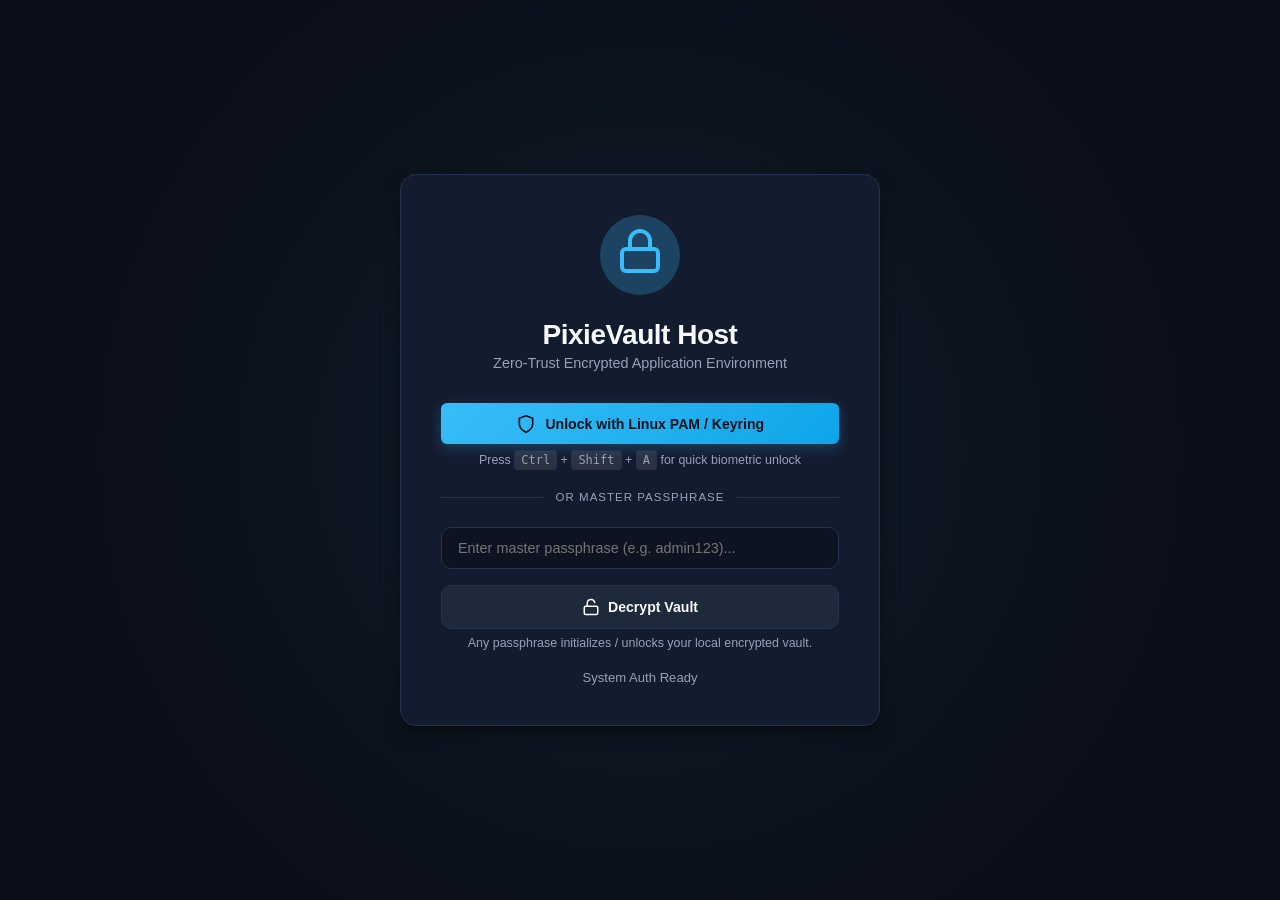
==== host/index.html @ 3d5409e4 "feat: complete zero-trust native desktop runtime, embedded static orchestrator, release workflow tem" ====
<!DOCTYPE html>
<html lang="en">
<head>
  <meta charset="UTF-8">
  <meta name="viewport" content="width=device-width, initial-scale=1.0">
  <title>PixieVault Host Environment</title>
  <link rel="stylesheet" href="tokens.css">
  <link rel="stylesheet" href="shell.css">
  <script src="wrapper-bridge.js"></script>
</head>
<body>

  <!-- ================= 1. Biometric & OS Auth Lock Screen ================= -->
  <section id="view-lock-screen" class="lock-screen-container">
    <div class="lock-card">
      <div class="vault-icon-wrapper">
        <div class="pulse-ring"></div>
        <div class="vault-shield-icon">
          <svg viewBox="0 0 24 24" width="48" height="48" stroke="var(--app-accent-color)" stroke-width="2" fill="none" stroke-linecap="round" stroke-linejoin="round">
            <rect x="3" y="11" width="18" height="11" rx="2" ry="2"></rect>
            <path d="M7 11V7a5 5 0 0 1 10 0v4"></path>
          </svg>
        </div>
      </div>

      <h1 class="lock-title">PixieVault Host</h1>
      <p class="lock-subtitle">Zero-Trust Encrypted Application Environment</p>

      <div class="biometric-box">
        <button id="btn-biometric-auth" class="btn btn-biometric" onclick="triggerBiometricAuth()">
          <svg viewBox="0 0 24 24" width="20" height="20" stroke="currentColor" stroke-width="2" fill="none" stroke-linecap="round" stroke-linejoin="round">
            <path d="M12 22s8-4 8-10V5l-8-3-8 3v7c0 6 8 10 8 10z"></path>
          </svg>
          <span id="btn-biometric-text">Unlock with Biometrics</span>
        </button>
        <div class="auth-hint">Press <kbd>Ctrl</kbd> + <kbd>Shift</kbd> + <kbd>A</kbd> for quick biometric unlock</div>
      </div>

      <div class="divider"><span>OR MASTER PASSPHRASE</span></div>

      <form id="passphrase-form" onsubmit="handlePasswordAuth(event)" class="passphrase-form">
        <div class="form-group">
          <input 
            type="password" 
            id="master-passphrase-input" 
            class="form-input" 
            autocomplete="current-password webauthn" 
            placeholder="Enter master passphrase (e.g. admin123)..." 
          />
        </div>
        <button type="submit" class="btn btn-secondary btn-full" style="display:flex; align-items:center; justify-content:center; gap:0.5rem;">
          <svg viewBox="0 0 24 24" width="18" height="18" stroke="currentColor" stroke-width="2" fill="none" stroke-linecap="round" stroke-linejoin="round">
            <rect x="3" y="11" width="18" height="11" rx="2" ry="2"></rect>
            <path d="M7 11V7a5 5 0 0 1 9.9-1"></path>
          </svg>
          <span>Decrypt Vault</span>
        </button>
        <div class="auth-hint" style="margin-top:0.4rem;">Any passphrase initializes / unlocks your local encrypted vault.</div>
      </form>

      <div id="auth-status-msg" class="auth-status-msg">
        Hardware biometric provider ready.
      </div>
    </div>
  </section>

  <!-- ================= 2. Authenticated App Environment ================= -->
  <div id="app-environment" class="app-environment" style="display: none;">
    
    <!-- Top Host Status Bar (Integrated Host Header) -->
    <header class="host-header">
      <div class="brand-group">
        <span class="brand-logo" onclick="switchWorkspace('dashboard')" style="cursor:pointer; display:flex; align-items:center; gap:0.4rem;">
          <svg viewBox="0 0 24 24" width="20" height="20" stroke="var(--app-accent-color)" stroke-width="2" fill="none" stroke-linecap="round" stroke-linejoin="round">
            <polygon points="6 3 18 3 22 9 12 22 2 9 6 3"></polygon>
          </svg>
          PixieVault
        </span>
        
        <!-- Active Workspace Switcher (dynamically populated from registry) -->
        <select id="workspace-select" class="workspace-selector" onchange="switchWorkspace(this.value)">
          <option value="dashboard">Host Ecosystem Dashboard</option>
        </select>

        <span class="badge badge-success">Unlocked (AES-256)</span>
        <span class="badge badge-info" id="platform-badge">Linux / GTK</span>
      </div>

      <div class="header-actions">
        <button class="btn btn-sm btn-outline" onclick="promptExportCurrentPackage()">Export .pvpkg (Ctrl+E)</button>
        <button class="btn btn-sm btn-save-host" onclick="saveActiveAppState()">Save (Ctrl+S)</button>
        <button class="btn btn-sm btn-outline" onclick="toggleThemeQuick()">Theme</button>
        <button class="btn btn-sm btn-danger" onclick="lockVaultNow()">Lock (Ctrl+L)</button>
      </div>
    </header>

    <!-- Main Workspace Viewport -->
    <main class="workspace-viewport">

      <!-- ================= View A: Host Ecosystem Dashboard ================= -->
      <section id="ws-dashboard" class="workspace-view">
        <div class="welcome-banner">
          <div>
            <h2>Ecosystem Applications & Host Hub</h2>
            <p id="dashboard-platform-desc">Native host running encapsulated, 100% native source application interfaces.</p>
          </div>
          <div class="banner-stats">
            <button class="btn btn-primary btn-sm" onclick="openInstallAppModal()">+ Install App Bundle</button>
            <button class="btn btn-secondary btn-sm" onclick="checkForAllUpdates()">Check Updates</button>
          </div>
        </div>

        <!-- Installed Apps Grid (Dynamically Rendered with Source Badges) -->
        <div class="apps-grid" id="dashboard-apps-grid">
          <!-- Dynamically populated via shell.js renderAppCards() -->
        </div>

        <!-- Inter-App Telemetry & Bus Inspector -->
        <div class="card bus-card">
          <div class="card-header">
            <h3>Inter-App Brokered Telemetry Bus</h3>
            <span class="badge badge-accent">Live Rust Broker</span>
          </div>
          <p class="card-desc">Cross-app metrics exported through <code>PixieVaultNative</code> and brokered in Rust host memory.</p>
          <div class="bus-table-container">
            <table class="data-table" id="bus-table">
              <thead>
                <tr>
                  <th>Originating App</th>
                  <th>Metric Key</th>
                  <th>Current Value</th>
                  <th>Status</th>
                </tr>
              </thead>
              <tbody id="bus-table-body">
                <!-- Dynamically populated -->
              </tbody>
            </table>
          </div>
        </div>

        <!-- Vault Container & Security Specs -->
        <div class="card security-card">
          <div class="card-header">
            <h3>Storage Container & Security Parameters</h3>
          </div>
          <div class="security-grid">
            <div class="security-item">
              <span class="sec-label">Encryption Cipher</span>
              <span class="sec-val">AES-256-GCM (Authenticated)</span>
            </div>
            <div class="security-item">
              <span class="sec-label">Key Derivation</span>
              <span class="sec-val">Argon2id (64MB, 3 iter, 4 lanes)</span>
            </div>
            <div class="security-item">
              <span class="sec-label">Container Format</span>
              <span class="sec-val">Atomic Write-Ahead .pvlt Container</span>
            </div>
            <div class="security-item">
              <span class="sec-label">Host OS & Biometrics</span>
              <span class="sec-val" id="sec-platform-val">Linux / PAM Keyring</span>
            </div>
          </div>
        </div>
      </section>

      <!-- ================= View B: Universal 100% Native Guest Viewport ================= -->
      <section id="ws-guest-container" class="workspace-view active">
        <!-- Loading State Overlay -->
        <div id="guest-loading-overlay" class="guest-overlay" style="display: none;">
          <div class="guest-spinner"></div>
          <h3 id="guest-loading-title" style="font-size:1.1rem; margin-bottom:0.3rem;">Booting Guest Application...</h3>
          <p id="guest-loading-desc" style="font-size:0.85rem; color:var(--app-text-muted);">Starting native backend service and verifying healthcheck probe...</p>
        </div>

        <!-- Error State Overlay -->
        <div id="guest-error-overlay" class="guest-overlay" style="display: none;">
          <div style="font-size: 2.5rem; margin-bottom: 0.5rem; color: var(--app-danger-color);">⚠️</div>
          <h3 style="font-size:1.15rem; margin-bottom:0.4rem;">Failed to Launch Application</h3>
          <p id="guest-error-msg" style="font-size:0.85rem; color:var(--app-text-muted); max-width:650px; margin-bottom:1.25rem; white-space:pre-wrap; font-family:monospace; background:rgba(0,0,0,0.35); padding:0.75rem 1rem; border-radius:6px; text-align:left; max-height:220px; overflow-y:auto;">Unable to start service</p>
          <div style="display:flex; gap:0.5rem; flex-wrap:wrap; justify-content:center;">
            <button class="btn btn-primary btn-sm" onclick="retryActiveWorkspace()">Retry Launch</button>
            <button id="guest-repair-btn" class="btn btn-secondary btn-sm" style="display:none;" onclick="repairActiveEnvironment()">Provision / Repair Environment</button>
            <button class="btn btn-secondary btn-sm" onclick="switchWorkspace('dashboard')">Back to Dashboard</button>
          </div>
        </div>

        <!-- 100% Isolated Native Guest Iframe -->
        <iframe 
          id="guest-app-frame" 
          class="guest-frame" 
          src="about:blank"
          sandbox="allow-scripts allow-forms allow-same-origin allow-popups allow-downloads"
          allow="fullscreen; clipboard-read; clipboard-write;"
          title="Guest Application Viewport"
        ></iframe>
      </section>

    </main>
  </div>

  <!-- ================= Modal: Install App Dialog ================= -->
  <div id="modal-install-app" class="modal-backdrop" style="display:none;">
    <div class="modal-card">
      <div class="modal-header">
        <h3>Install / Mount Application</h3>
        <button class="modal-close" onclick="closeInstallAppModal()">✕</button>
      </div>
      <div class="modal-body">
        <p style="color:var(--app-text-muted); font-size:0.85rem; margin-bottom:1.25rem;">
          Load a 100% offline air-gapped directory, open a portable <code>.pvpkg</code> bundle, or configure a signed GitHub target.
        </p>

        <div class="install-options">
          <div class="install-option-card" onclick="triggerNativePackagePicker()">
            <div class="install-icon">
              <svg viewBox="0 0 24 24" width="28" height="28" stroke="var(--app-accent-color)" stroke-width="2" fill="none" stroke-linecap="round" stroke-linejoin="round">
                <path d="M21 16V8a2 2 0 0 0-1-1.73l-7-4a2 2 0 0 0-2 0l-7 4A2 2 0 0 0 3 8v8a2 2 0 0 0 1 1.73l7 4a2 2 0 0 0 2 0l7-4A2 2 0 0 0 21 16z"></path>
                <polyline points="3.27 6.96 12 12.01 20.73 6.96"></polyline>
                <line x1="12" y1="22.08" x2="12" y2="12"></line>
              </svg>
            </div>
            <div>
              <h4>Import .pvpkg Package Bundle</h4>
              <p>Select any air-gapped <code>.pvpkg</code> package bundle file (e.g. from <code>dist/</code> or USB).</p>
            </div>
          </div>

          <div class="install-option-card" onclick="triggerNativeFolderPicker()">
            <div class="install-icon">
              <svg viewBox="0 0 24 24" width="28" height="28" stroke="var(--app-accent-color)" stroke-width="2" fill="none" stroke-linecap="round" stroke-linejoin="round">
                <path d="M22 19a2 2 0 0 1-2 2H4a2 2 0 0 1-2-2V5a2 2 0 0 1 2-2h5l2 3h9a2 2 0 0 1 2 2z"></path>
              </svg>
            </div>
            <div>
              <h4>Mount Unpacked App Folder</h4>
              <p>Select any local directory containing a valid <code>manifest.json</code>.</p>
            </div>
          </div>

          <div class="divider"><span>OR GITHUB TARGET</span></div>

          <form onsubmit="handleGitHubInstall(event)">
            <div class="form-group">
              <label class="form-label" for="gh-repo-input">GitHub Repository (owner/repo):</label>
              <input type="text" id="gh-repo-input" class="form-input" placeholder="e.g. williamhart-az/custom-dyno-app" required />
            </div>
            <div class="form-group">
              <label class="form-label" for="gh-tag-input">Release Tag (optional, defaults to latest):</label>
              <input type="text" id="gh-tag-input" class="form-input" placeholder="e.g. v1.2.0" />
            </div>
            <button type="submit" class="btn btn-primary btn-full">Fetch & Register GitHub Target</button>
          </form>
          <div id="install-status-msg" class="status-msg" style="margin-top:0.8rem;"></div>
        </div>
      </div>
    </div>
  </div>

  <script src="shell.js"></script>
</body>
</html>
---- host/tokens.css ----
/**
 * PixieVault Global Design Tokens (tokens.css)
 * Injected automatically and shared across Host Shell and all installed Apps.
 */
:root {
  --wf-wrapper-theme-name: 'Slate Dark';
  --app-bg-primary: #0b0f19;       /* Deep obsidian canvas background */
  --app-card-bg: #131b2e;          /* Glassmorphic card surface */
  --app-card-bg-elevated: #1e293b; /* Highlighted card surface */
  --app-text-main: #f8fafc;        /* High-contrast headings and body */
  --app-text-muted: #94a3b8;       /* Labels and secondary descriptions */
  --app-accent-color: #38bdf8;     /* Cyber Aqua accent */
  --app-accent-hover: #0ea5e9;
  --app-accent-glow: rgba(56, 189, 248, 0.25);
  --app-success-color: #10b981;    /* Emerald Green for unlocked status */
  --app-warning-color: #f59e0b;    /* Amber */
  --app-danger-color: #ef4444;     /* Rose Red for locked state / errors */
  --app-border-color: #23324d;     /* Structural dividers and borders */
  --app-font-family: 'Inter', -apple-system, BlinkMacSystemFont, "Segoe UI", Roboto, sans-serif;
  --app-radius-sm: 6px;
  --app-radius-md: 10px;
  --app-radius-lg: 16px;
  --app-shadow: 0 10px 25px -5px rgba(0, 0, 0, 0.4), 0 8px 10px -6px rgba(0, 0, 0, 0.4);
}

body.theme-emerald {
  --app-accent-color: #10b981;
  --app-accent-hover: #059669;
  --app-accent-glow: rgba(16, 185, 129, 0.25);
}

body.theme-sunset {
  --app-accent-color: #f59e0b;
  --app-accent-hover: #d97706;
  --app-accent-glow: rgba(245, 158, 11, 0.25);
}

body.theme-solar {
  --app-bg-primary: #f8fafc;
  --app-card-bg: #ffffff;
  --app-card-bg-elevated: #f1f5f9;
  --app-text-main: #0f172a;
  --app-text-muted: #64748b;
  --app-accent-color: #0284c7;
  --app-border-color: #cbd5e1;
}
---- host/shell.css ----
/**
 * PixieVault Unified Host Shell Styles (shell.css)
 */

* {
  box-sizing: border-box;
  margin: 0;
  padding: 0;
}

body {
  font-family: var(--app-font-family);
  background-color: var(--app-bg-primary);
  color: var(--app-text-main);
  min-height: 100vh;
  display: flex;
  flex-direction: column;
  overflow-x: hidden;
  transition: background-color 0.3s ease, color 0.3s ease;
}

/* ================= 1. Lock Screen ================= */
.lock-screen-container {
  display: flex;
  align-items: center;
  justify-content: center;
  min-height: 100vh;
  padding: 2rem;
  background: radial-gradient(circle at center, rgba(56, 189, 248, 0.08) 0%, rgba(11, 15, 25, 1) 70%);
}

.lock-card {
  background: var(--app-card-bg);
  border: 1px solid var(--app-border-color);
  border-radius: var(--app-radius-lg);
  padding: 2.5rem;
  width: 100%;
  max-width: 480px;
  text-align: center;
  box-shadow: var(--app-shadow);
  backdrop-filter: blur(12px);
  animation: fadeIn 0.3s ease-out;
}

.vault-icon-wrapper {
  position: relative;
  width: 80px;
  height: 80px;
  margin: 0 auto 1.5rem;
  display: flex;
  align-items: center;
  justify-content: center;
}

.vault-shield-icon {
  font-size: 2.5rem;
  z-index: 2;
}

.pulse-ring {
  position: absolute;
  width: 100%;
  height: 100%;
  border-radius: 50%;
  background: var(--app-accent-glow);
  animation: pulse 2.5s infinite;
}

@keyframes pulse {
  0% { transform: scale(0.9); opacity: 0.8; }
  50% { transform: scale(1.3); opacity: 0.2; }
  100% { transform: scale(0.9); opacity: 0.8; }
}

@keyframes fadeIn {
  from { opacity: 0; transform: translateY(8px); }
  to { opacity: 1; transform: translateY(0); }
}

.lock-title {
  font-size: 1.75rem;
  font-weight: 800;
  letter-spacing: -0.5px;
  margin-bottom: 0.25rem;
}

.lock-subtitle {
  color: var(--app-text-muted);
  font-size: 0.9rem;
  margin-bottom: 2rem;
}

.btn-biometric {
  width: 100%;
  padding: 0.9rem 1.2rem;
  background: linear-gradient(135deg, var(--app-accent-color) 0%, var(--app-accent-hover) 100%);
  color: #0b0f19;
  font-weight: 700;
  font-size: 0.95rem;
  border: none;
  border-radius: var(--app-radius-md);
  cursor: pointer;
  display: flex;
  align-items: center;
  justify-content: center;
  gap: 0.6rem;
  transition: transform 0.15s ease, box-shadow 0.15s ease;
  box-shadow: 0 4px 14px var(--app-accent-glow);
}

.btn-biometric:hover {
  transform: translateY(-2px);
  box-shadow: 0 6px 20px var(--app-accent-glow);
}

.auth-hint {
  font-size: 0.78rem;
  color: var(--app-text-muted);
  margin-top: 0.6rem;
}

kbd {
  background: rgba(255, 255, 255, 0.1);
  padding: 2px 6px;
  border-radius: 4px;
  font-size: 0.75rem;
  border: 1px solid var(--app-border-color);
}

.divider {
  display: flex;
  align-items: center;
  margin: 1.5rem 0;
  color: var(--app-text-muted);
  font-size: 0.72rem;
  letter-spacing: 1px;
}

.divider::before, .divider::after {
  content: "";
  flex: 1;
  border-bottom: 1px solid var(--app-border-color);
}

.divider span {
  padding: 0 0.8rem;
}

.form-group {
  margin-bottom: 1rem;
}

.form-label {
  display: block;
  font-size: 0.82rem;
  font-weight: 600;
  color: var(--app-text-muted);
  margin-bottom: 0.4rem;
}

.form-input, .form-select {
  width: 100%;
  padding: 0.75rem 1rem;
  background: rgba(0, 0, 0, 0.3);
  border: 1px solid var(--app-border-color);
  border-radius: var(--app-radius-md);
  color: var(--app-text-main);
  font-size: 0.9rem;
  outline: none;
  transition: border-color 0.2s;
}

.form-input:focus, .form-select:focus {
  border-color: var(--app-accent-color);
  box-shadow: 0 0 0 2px var(--app-accent-glow);
}

.btn {
  padding: 0.65rem 1.2rem;
  font-weight: 600;
  font-size: 0.88rem;
  border-radius: var(--app-radius-sm);
  cursor: pointer;
  border: none;
  transition: background 0.15s ease;
}

.btn-primary {
  background: var(--app-accent-color);
  color: #0b0f19;
  font-weight: 700;
}

.btn-primary:hover {
  background: var(--app-accent-hover);
}

.btn-secondary {
  background: var(--app-card-bg-elevated);
  border: 1px solid var(--app-border-color);
  color: var(--app-text-main);
  font-weight: 600;
  padding: 0.75rem;
  border-radius: var(--app-radius-md);
  cursor: pointer;
}

.btn-secondary:hover {
  background: rgba(255, 255, 255, 0.1);
}

.btn-full {
  width: 100%;
}

.auth-status-msg {
  margin-top: 1.25rem;
  font-size: 0.82rem;
  color: var(--app-text-muted);
}

/* ================= 2. Authenticated App Environment ================= */
.app-environment {
  display: flex;
  flex-direction: column;
  min-height: 100vh;
}

.host-header {
  display: flex;
  align-items: center;
  justify-content: space-between;
  padding: 0.75rem 1.5rem;
  background: var(--app-card-bg);
  border-bottom: 1px solid var(--app-border-color);
  position: sticky;
  top: 0;
  z-index: 100;
}

.brand-group {
  display: flex;
  align-items: center;
  gap: 1rem;
}

.brand-logo {
  font-size: 1.15rem;
  font-weight: 800;
  letter-spacing: -0.3px;
  color: var(--app-text-main);
}

.workspace-selector {
  background: var(--app-card-bg-elevated);
  color: var(--app-accent-color);
  border: 1px solid var(--app-border-color);
  padding: 0.45rem 0.9rem;
  font-size: 0.88rem;
  font-weight: 700;
  border-radius: var(--app-radius-sm);
  outline: none;
  cursor: pointer;
}

.badge {
  font-size: 0.72rem;
  font-weight: 700;
  padding: 0.25rem 0.6rem;
  border-radius: 999px;
  text-transform: uppercase;
  letter-spacing: 0.5px;
}

.badge-success {
  background: rgba(16, 185, 129, 0.15);
  color: var(--app-success-color);
  border: 1px solid rgba(16, 185, 129, 0.3);
}

.badge-info {
  background: rgba(56, 189, 248, 0.15);
  color: var(--app-accent-color);
  border: 1px solid rgba(56, 189, 248, 0.3);
}

.badge-accent {
  background: rgba(56, 189, 248, 0.2);
  color: var(--app-accent-color);
}

.header-actions {
  display: flex;
  gap: 0.6rem;
}

.btn-sm {
  padding: 0.4rem 0.8rem;
  font-size: 0.8rem;
  font-weight: 600;
  border-radius: var(--app-radius-sm);
}

.btn-save-host {
  background: rgba(16, 185, 129, 0.15);
  border: 1px solid rgba(16, 185, 129, 0.4);
  color: var(--app-success-color);
}

.btn-save-host:hover {
  background: rgba(16, 185, 129, 0.25);
}

.btn-outline {
  background: transparent;
  border: 1px solid var(--app-border-color);
  color: var(--app-text-main);
}

.btn-outline:hover {
  background: rgba(255, 255, 255, 0.05);
}

.btn-danger {
  background: rgba(239, 68, 68, 0.15);
  border: 1px solid rgba(239, 68, 68, 0.3);
  color: var(--app-danger-color);
}

.btn-danger:hover {
  background: rgba(239, 68, 68, 0.25);
}

/* ================= Workspace Viewport ================= */
.workspace-viewport {
  width: 100%;
  flex-grow: 1;
  display: flex;
  flex-direction: column;
}

#ws-dashboard {
  padding: 1.75rem 2rem;
  max-width: 1240px;
  margin: 0 auto;
  width: 100%;
}

.workspace-view {
  display: none;
  animation: fadeIn 0.2s ease-out;
}

.workspace-view.active {
  display: block;
}

#ws-guest-container.active {
  display: flex;
  flex-direction: column;
  flex: 1;
  width: 100%;
  height: calc(100vh - 58px);
  position: relative;
}

.guest-frame {
  width: 100%;
  height: 100%;
  flex: 1;
  border: none;
  display: block;
  background: #0b0f19;
}

.guest-overlay {
  position: absolute;
  top: 0;
  left: 0;
  right: 0;
  bottom: 0;
  background: rgba(11, 15, 25, 0.96);
  backdrop-filter: blur(10px);
  display: flex;
  flex-direction: column;
  align-items: center;
  justify-content: center;
  z-index: 50;
  text-align: center;
  padding: 2rem;
  animation: fadeIn 0.15s ease-out;
}

.guest-spinner {
  width: 44px;
  height: 44px;
  border: 3px solid rgba(56, 189, 248, 0.15);
  border-top-color: var(--app-accent-color);
  border-radius: 50%;
  animation: spin 0.75s linear infinite;
  margin-bottom: 1.25rem;
}

@keyframes spin {
  to { transform: rotate(360deg); }
}

.view-header {
  margin-bottom: 1.5rem;
}

.view-header h2 {
  font-size: 1.4rem;
  font-weight: 700;
  margin-bottom: 0.25rem;
}

.view-header p {
  color: var(--app-text-muted);
  font-size: 0.88rem;
}

.domain-nav {
  display: flex;
  gap: 0.4rem;
  background: var(--app-card-bg);
  padding: 0.3rem;
  border-radius: var(--app-radius-sm);
  border: 1px solid var(--app-border-color);
}

.nav-tab {
  background: transparent;
  color: var(--app-text-muted);
  border: none;
  font-weight: 600;
  font-size: 0.82rem;
  padding: 0.45rem 0.8rem;
  border-radius: var(--app-radius-sm);
  cursor: pointer;
  transition: all 0.15s ease;
}

.nav-tab:hover {
  color: var(--app-text-main);
}

.nav-tab.active {
  background: var(--app-accent-color);
  color: #0b0f19;
  font-weight: 700;
}

.domain-subtab {
  display: none;
  animation: fadeIn 0.2s ease-out;
}

.domain-subtab.active {
  display: block;
}

/* ================= Metrics Grid ================= */
.metrics-grid {
  display: grid;
  grid-template-columns: repeat(auto-fit, minmax(230px, 1fr));
  gap: 1.25rem;
  margin-bottom: 1.5rem;
}

.metric-card {
  background: var(--app-card-bg);
  border: 1px solid var(--app-border-color);
  border-radius: var(--app-radius-lg);
  padding: 1.25rem 1.5rem;
  display: flex;
  flex-direction: column;
  gap: 0.3rem;
  box-shadow: var(--app-shadow);
}

.metric-label {
  font-size: 0.78rem;
  font-weight: 600;
  color: var(--app-text-muted);
  text-transform: uppercase;
  letter-spacing: 0.5px;
}

.metric-number {
  font-size: 1.9rem;
  font-weight: 800;
  color: var(--app-accent-color);
  letter-spacing: -0.5px;
}

.metric-number .unit {
  font-size: 0.95rem;
  font-weight: 600;
  color: var(--app-text-muted);
}

.metric-sub {
  font-size: 0.78rem;
  color: var(--app-text-muted);
}

/* ================= Apps Grid (Dashboard) ================= */
.welcome-banner {
  display: flex;
  align-items: center;
  justify-content: space-between;
  margin-bottom: 1.75rem;
}

.banner-stats {
  display: flex;
  gap: 0.8rem;
}

.stat-pill {
  background: var(--app-card-bg);
  border: 1px solid var(--app-border-color);
  padding: 0.4rem 0.8rem;
  border-radius: var(--app-radius-sm);
  font-size: 0.8rem;
  color: var(--app-text-muted);
}

.stat-pill strong {
  color: var(--app-text-main);
}

.apps-grid {
  display: grid;
  grid-template-columns: repeat(auto-fit, minmax(320px, 1fr));
  gap: 1.5rem;
  margin-bottom: 1.75rem;
}

.app-card {
  background: var(--app-card-bg);
  border: 1px solid var(--app-border-color);
  border-radius: var(--app-radius-lg);
  padding: 1.5rem;
  display: flex;
  flex-direction: column;
  cursor: pointer;
  transition: transform 0.2s ease, border-color 0.2s ease;
}

.app-card:hover {
  transform: translateY(-3px);
  border-color: var(--app-accent-color);
}

.app-card-header {
  display: flex;
  align-items: center;
  gap: 1rem;
  margin-bottom: 1rem;
}

.app-icon {
  font-size: 2rem;
  background: var(--app-card-bg-elevated);
  width: 52px;
  height: 52px;
  display: flex;
  align-items: center;
  justify-content: center;
  border-radius: var(--app-radius-md);
  border: 1px solid var(--app-border-color);
}

.app-name {
  font-size: 1.05rem;
  font-weight: 700;
  margin-bottom: 0.2rem;
}

.app-version {
  font-size: 0.75rem;
  color: var(--app-text-muted);
}

.app-desc {
  font-size: 0.85rem;
  color: var(--app-text-muted);
  line-height: 1.5;
  margin-bottom: 1.5rem;
  flex-grow: 1;
}

.app-card-footer {
  display: flex;
  align-items: center;
  justify-content: space-between;
}

/* ================= Cards, Tables & Security ================= */
.card {
  background: var(--app-card-bg);
  border: 1px solid var(--app-border-color);
  border-radius: var(--app-radius-lg);
  padding: 1.5rem;
  margin-bottom: 1.5rem;
}

.card-header {
  display: flex;
  align-items: center;
  justify-content: space-between;
  margin-bottom: 1rem;
}

.card-header h3 {
  font-size: 1.1rem;
  font-weight: 700;
}

.card-desc {
  font-size: 0.85rem;
  color: var(--app-text-muted);
  margin-bottom: 1rem;
}

.table-responsive-wrapper, .bus-table-container {
  overflow-x: auto;
  border-radius: var(--app-radius-sm);
  border: 1px solid var(--app-border-color);
}

.data-table {
  width: 100%;
  border-collapse: collapse;
  font-size: 0.85rem;
  text-align: left;
}

.data-table th {
  background: var(--app-card-bg-elevated);
  padding: 0.75rem 1rem;
  color: var(--app-text-muted);
  font-weight: 600;
}

.data-table td {
  padding: 0.75rem 1rem;
  border-top: 1px solid var(--app-border-color);
}

.metric-highlight {
  font-family: monospace;
  color: var(--app-accent-color);
  font-weight: 700;
}

.security-grid {
  display: grid;
  grid-template-columns: repeat(auto-fit, minmax(220px, 1fr));
  gap: 1rem;
}

.security-item {
  background: var(--app-card-bg-elevated);
  border: 1px solid var(--app-border-color);
  border-radius: var(--app-radius-sm);
  padding: 0.9rem 1rem;
  display: flex;
  flex-direction: column;
  gap: 0.3rem;
}

.sec-label {
  font-size: 0.75rem;
  color: var(--app-text-muted);
}

.sec-val {
  font-size: 0.88rem;
  font-weight: 700;
  color: var(--app-text-main);
}

.status-msg {
  font-size: 0.82rem;
  color: var(--app-text-muted);
  margin-top: 0.6rem;
}

.query-result {
  margin-top: 1rem;
  padding: 0.9rem;
  background: rgba(0, 0, 0, 0.3);
  border-radius: var(--app-radius-sm);
  border: 1px solid var(--app-border-color);
}

.query-meta {
  font-size: 0.78rem;
  color: var(--app-text-muted);
  margin-bottom: 0.2rem;
}

.query-val {
  font-size: 1.25rem;
  font-weight: 700;
  color: var(--app-accent-color);
}

/* ================= Modal Dialog ================= */
.modal-backdrop {
  position: fixed;
  top: 0;
  left: 0;
  width: 100vw;
  height: 100vh;
  background: rgba(0, 0, 0, 0.7);
  backdrop-filter: blur(8px);
  z-index: 1000;
  display: flex;
  align-items: center;
  justify-content: center;
  animation: fadeIn 0.2s ease-out;
}

.modal-card {
  background: var(--app-card-bg);
  border: 1px solid var(--app-border-color);
  border-radius: var(--app-radius-lg);
  padding: 2rem;
  width: 100%;
  max-width: 540px;
  box-shadow: var(--app-shadow);
}

.modal-header {
  display: flex;
  align-items: center;
  justify-content: space-between;
  margin-bottom: 1rem;
}

.modal-header h3 {
  font-size: 1.25rem;
  font-weight: 700;
}

.modal-close {
  background: transparent;
  border: none;
  color: var(--app-text-muted);
  font-size: 1.2rem;
  cursor: pointer;
}

.modal-close:hover {
  color: var(--app-text-main);
}

.install-option-card {
  display: flex;
  align-items: center;
  gap: 1rem;
  background: var(--app-card-bg-elevated);
  border: 1px solid var(--app-border-color);
  border-radius: var(--app-radius-md);
  padding: 1.2rem;
  cursor: pointer;
  transition: transform 0.15s ease, border-color 0.15s ease;
}

.install-option-card:hover {
  transform: translateY(-2px);
  border-color: var(--app-accent-color);
}

.install-icon {
  font-size: 2rem;
}

.install-option-card h4 {
  font-size: 0.98rem;
  font-weight: 700;
  margin-bottom: 0.2rem;
}

.install-option-card p {
  font-size: 0.8rem;
  color: var(--app-text-muted);
}
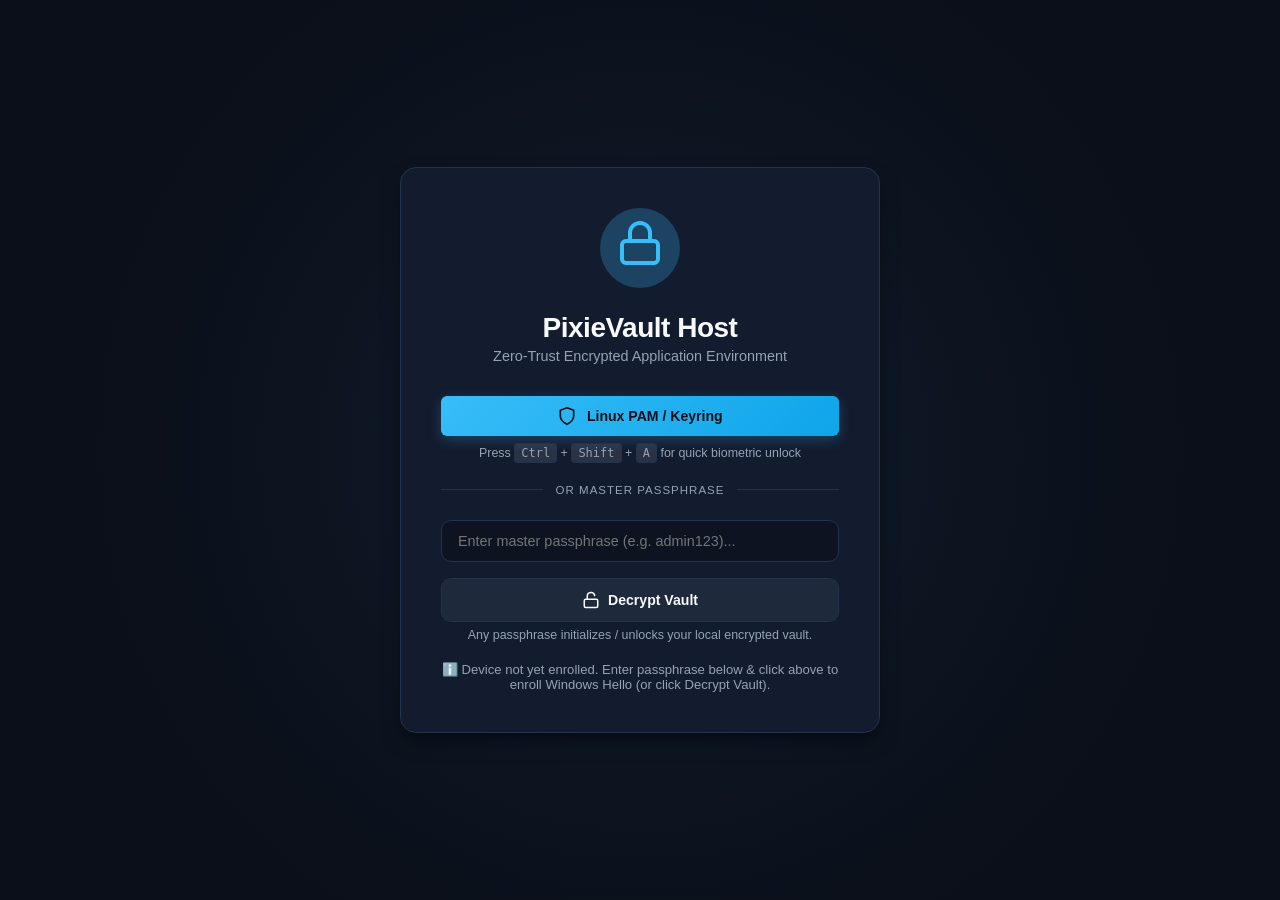
==== commit f2b4f50d: "feat(security): implement Windows Hello TPM protection, envelope v3, and complete native menu suite " ====
--- a/host/index.html
+++ b/host/index.html
@@ -141,16 +141,17 @@
 
         <!-- Vault Container & Security Specs -->
         <div class="card security-card">
-          <div class="card-header">
-            <h3>Storage Container & Security Parameters</h3>
+          <div class="card-header" style="display:flex; justify-content:space-between; align-items:center;">
+            <h3>Storage Container & Envelope Encryption</h3>
+            <span class="badge badge-success">Envelope v3</span>
           </div>
           <div class="security-grid">
             <div class="security-item">
-              <span class="sec-label">Encryption Cipher</span>
-              <span class="sec-val">AES-256-GCM (Authenticated)</span>
-            </div>
-            <div class="security-item">
-              <span class="sec-label">Key Derivation</span>
+              <span class="sec-label">Payload Cipher</span>
+              <span class="sec-val">AES-256-GCM (Random 256-bit VMK)</span>
+            </div>
+            <div class="security-item">
+              <span class="sec-label">Password Protector</span>
               <span class="sec-val">Argon2id (64MB, 3 iter, 4 lanes)</span>
             </div>
             <div class="security-item">
@@ -159,9 +160,49 @@
             </div>
             <div class="security-item">
               <span class="sec-label">Host OS & Biometrics</span>
-              <span class="sec-val" id="sec-platform-val">Linux / PAM Keyring</span>
-            </div>
-          </div>
+              <span class="sec-val" id="sec-platform-val">Windows 11 / Windows Hello</span>
+            </div>
+          </div>
+        </div>
+
+        <!-- Windows Hello & Hardware Protectors Management Card -->
+        <div class="card security-card" style="margin-top:1.25rem;">
+          <div class="card-header" style="display:flex; justify-content:space-between; align-items:center;">
+            <div style="display:flex; align-items:center; gap:0.5rem;">
+              <svg viewBox="0 0 24 24" width="20" height="20" stroke="var(--app-accent-color)" stroke-width="2" fill="none" stroke-linecap="round" stroke-linejoin="round">
+                <path d="M12 22s8-4 8-10V5l-8-3-8 3v7c0 6 8 10 8 10z"></path>
+              </svg>
+              <h3 id="hello-card-title">Windows Hello / Hardware Protection</h3>
+            </div>
+            <span id="hello-card-badge" class="badge badge-info">Checking...</span>
+          </div>
+          <div class="security-grid">
+            <div class="security-item">
+              <span class="sec-label">Hardware Provider</span>
+              <span class="sec-val" id="hello-provider-val">Microsoft Passport KSP</span>
+            </div>
+            <div class="security-item">
+              <span class="sec-label">Device Identifier</span>
+              <span class="sec-val" id="hello-device-val">Current PC</span>
+            </div>
+            <div class="security-item">
+              <span class="sec-label">Protection Mode</span>
+              <span class="sec-val" id="hello-mode-val">TPM 2.0 / Biometrics (RSA-OAEP)</span>
+            </div>
+            <div class="security-item">
+              <span class="sec-label">Multi-Device Cloud Sync</span>
+              <span class="sec-val">Supported (Independent Device Keys)</span>
+            </div>
+          </div>
+          <div style="margin-top:1rem; display:flex; gap:0.75rem; flex-wrap:wrap;">
+            <button id="btn-enroll-hello" class="btn btn-sm btn-primary" onclick="handleEnrollHello()">
+              Enroll Windows Hello on this Device
+            </button>
+            <button id="btn-revoke-hello" class="btn btn-sm btn-outline" style="color:var(--app-danger-color); border-color:var(--app-danger-color);" onclick="handleRevokeHello()">
+              Revoke Windows Hello on this PC
+            </button>
+          </div>
+          <div id="hello-action-msg" style="font-size:0.8rem; margin-top:0.6rem; color:var(--app-text-muted);"></div>
         </div>
       </section>
 
@@ -258,6 +299,192 @@
     </div>
   </div>
 
+  <!-- ================= Modal: About PixieVault Host ================= -->
+  <div id="modal-about" class="modal-backdrop" style="display:none;">
+    <div class="modal-card modal-card-md">
+      <div class="modal-header">
+        <div style="display:flex; align-items:center; gap:0.6rem;">
+          <svg viewBox="0 0 24 24" width="26" height="26" stroke="var(--app-accent-color)" stroke-width="2" fill="none">
+            <polygon points="12 2 2 7 12 12 22 7 12 2"></polygon>
+            <polyline points="2 17 12 22 22 17"></polyline>
+            <polyline points="2 12 12 17 22 12"></polyline>
+          </svg>
+          <h3>About PixieVault Host</h3>
+        </div>
+        <button class="modal-close" onclick="closeModal('modal-about')">✕</button>
+      </div>
+      <div class="modal-body">
+        <div style="text-align:center; padding: 1rem 0 1.5rem;">
+          <h2 style="font-size:1.6rem; font-weight:800; letter-spacing:-0.5px; margin-bottom:0.25rem;">PixieVault</h2>
+          <span class="badge badge-accent" style="font-size:0.82rem;">Version 0.2.0 • Native Desktop Host</span>
+          <p style="color:var(--app-text-muted); font-size:0.85rem; margin-top:0.6rem;">
+            Zero-Trust Encrypted Application Environment & Universal Portable Host
+          </p>
+        </div>
+
+        <div class="security-grid" style="grid-template-columns: 1fr 1fr; margin-bottom:1.25rem;">
+          <div class="security-item">
+            <span class="sec-label">Architecture</span>
+            <span class="sec-val">100% Native Rust Shell (Tauri v2)</span>
+          </div>
+          <div class="security-item">
+            <span class="sec-label">Encryption</span>
+            <span class="sec-val">Envelope v3 (Argon2id + AES-256-GCM)</span>
+          </div>
+          <div class="security-item">
+            <span class="sec-label">Hardware Protection</span>
+            <span class="sec-val" id="about-hardware-val">Windows Hello (TPM 2.0)</span>
+          </div>
+          <div class="security-item">
+            <span class="sec-label">Guest Isolation</span>
+            <span class="sec-val">Encrypted Workspaces & Loopback</span>
+          </div>
+        </div>
+
+        <p style="font-size:0.78rem; color:var(--app-text-muted); text-align:center; border-top:1px solid var(--app-border-color); padding-top:1rem;">
+          © 2026 Pixie Technology. Released under Apache-2.0 / MIT. Zero-Plaintext at Rest.
+        </p>
+      </div>
+    </div>
+  </div>
+
+  <!-- ================= Modal: PixieVault Documentation ================= -->
+  <div id="modal-docs" class="modal-backdrop" style="display:none;">
+    <div class="modal-card modal-card-lg">
+      <div class="modal-header">
+        <div style="display:flex; align-items:center; gap:0.6rem;">
+          <svg viewBox="0 0 24 24" width="24" height="24" stroke="var(--app-accent-color)" stroke-width="2" fill="none">
+            <path d="M14 2H6a2 2 0 0 0-2 2v16a2 2 0 0 0 2 2h12a2 2 0 0 0 2-2V8z"></path>
+            <polyline points="14 2 14 8 20 8"></polyline>
+            <line x1="16" y1="13" x2="8" y2="13"></line>
+            <line x1="16" y1="17" x2="8" y2="17"></line>
+            <polyline points="10 9 9 9 8 9"></polyline>
+          </svg>
+          <h3>PixieVault Documentation & Quick Reference</h3>
+        </div>
+        <button class="modal-close" onclick="closeModal('modal-docs')">✕</button>
+      </div>
+      <div class="modal-body">
+        <div class="docs-section">
+          <h4>⌨️ Global Keyboard Shortcuts</h4>
+          <table class="docs-table">
+            <thead>
+              <tr><th>Shortcut</th><th>Action</th><th>Description</th></tr>
+            </thead>
+            <tbody>
+              <tr><td><code>Ctrl+Shift+A</code></td><td>Windows Hello / Biometrics</td><td>Trigger biometric / PIN unlock or enrollment</td></tr>
+              <tr><td><code>Ctrl+L</code></td><td>Lock Vault</td><td>Immediately locks vault and clears keys from RAM</td></tr>
+              <tr><td><code>Ctrl+S</code></td><td>Save Active Workspace</td><td>Encrypts and syncs active guest state to vault</td></tr>
+              <tr><td><code>Ctrl+E</code></td><td>Export .pvpkg Bundle</td><td>Packages active app into portable air-gapped bundle</td></tr>
+              <tr><td><code>Ctrl+W</code></td><td>Close App</td><td>Closes active viewport and returns to Dashboard</td></tr>
+              <tr><td><code>F5</code></td><td>Reload Application</td><td>Refreshes current guest application viewport</td></tr>
+              <tr><td><code>F11</code></td><td>Toggle Fullscreen</td><td>Switches window in and out of native fullscreen</td></tr>
+            </tbody>
+          </table>
+        </div>
+
+        <div class="docs-section">
+          <h4>🔒 Envelope Encryption v3 & Multi-Device Sync</h4>
+          <p>
+            PixieVault utilizes envelope encryption. A random 256-bit <strong>Vault Master Key (VMK)</strong> encrypts all application data and sealed workspaces. 
+            The VMK is wrapped independently by:
+          </p>
+          <ul>
+            <li><strong>Universal Argon2id Passphrase Protector:</strong> Allows recovery and multi-device OneDrive synchronization.</li>
+            <li><strong>Device-Bound Windows Hello / TPM Protectors:</strong> Non-exportable hardware-backed keys on each enrolled PC.</li>
+          </ul>
+        </div>
+
+        <div class="docs-section">
+          <h4>📦 Air-Gapped Portable Packages (.pvpkg)</h4>
+          <p>
+            Portable <code>.pvpkg</code> files bundle the application's source code, manifest, icons, requirements, and optionally encrypted user databases into an offline zip bundle. 
+            Use <strong>Storage & Data → Export Portable Package</strong> or <strong>Apps → Import .pvpkg</strong>.
+          </p>
+        </div>
+      </div>
+    </div>
+  </div>
+
+  <!-- ================= Modal: Ed25519 Package Signatures ================= -->
+  <div id="modal-verify-signatures" class="modal-backdrop" style="display:none;">
+    <div class="modal-card modal-card-md">
+      <div class="modal-header">
+        <div style="display:flex; align-items:center; gap:0.6rem;">
+          <svg viewBox="0 0 24 24" width="24" height="24" stroke="var(--app-success-color)" stroke-width="2" fill="none">
+            <path d="M12 22s8-4 8-10V5l-8-3-8 3v7c0 6 8 10 8 10z"></path>
+          </svg>
+          <h3>Verify Ed25519 Package Signatures</h3>
+        </div>
+        <button class="modal-close" onclick="closeModal('modal-verify-signatures')">✕</button>
+      </div>
+      <div class="modal-body">
+        <p style="color:var(--app-text-muted); font-size:0.85rem; margin-bottom:1.25rem;">
+          PixieVault verifies all <code>.pvpkg</code> bundles against developer public keys using Ed25519 cryptographic signatures before runtime mounting.
+        </p>
+
+        <div style="background:var(--app-card-bg-elevated); border:1px solid var(--app-border-color); border-radius:var(--app-radius-md); padding:1rem; margin-bottom:1rem;">
+          <div style="display:flex; justify-content:space-between; margin-bottom:0.4rem;">
+            <span style="font-size:0.82rem; font-weight:700;">Signature Algorithm:</span>
+            <span style="font-size:0.82rem; color:var(--app-accent-color);">Ed25519 / RFC 8032</span>
+          </div>
+          <div style="display:flex; justify-content:space-between; margin-bottom:0.4rem;">
+            <span style="font-size:0.82rem; font-weight:700;">Hash Pre-Image:</span>
+            <span style="font-size:0.82rem;">SHA-512 Package Digest</span>
+          </div>
+          <div style="display:flex; justify-content:space-between;">
+            <span style="font-size:0.82rem; font-weight:700;">Installed Apps Verification:</span>
+            <span class="badge badge-success" id="signature-verify-status">✓ All 2 Apps Verified Clean</span>
+          </div>
+        </div>
+
+        <button class="btn btn-primary btn-full" onclick="handleVerifyInstalledSignatures()">Re-Verify All Installed Packages</button>
+        <div id="signature-result-msg" style="margin-top:0.8rem; font-size:0.82rem; text-align:center;"></div>
+      </div>
+    </div>
+  </div>
+
+  <!-- ================= Modal: Change Master Passphrase ================= -->
+  <div id="modal-change-password" class="modal-backdrop" style="display:none;">
+    <div class="modal-card modal-card-md">
+      <div class="modal-header">
+        <div style="display:flex; align-items:center; gap:0.6rem;">
+          <svg viewBox="0 0 24 24" width="24" height="24" stroke="var(--app-accent-color)" stroke-width="2" fill="none">
+            <rect x="3" y="11" width="18" height="11" rx="2" ry="2"></rect>
+            <path d="M7 11V7a5 5 0 0 1 10 0v4"></path>
+          </svg>
+          <h3>Change Master Passphrase</h3>
+        </div>
+        <button class="modal-close" onclick="closeModal('modal-change-password')">✕</button>
+      </div>
+      <div class="modal-body">
+        <p style="color:var(--app-text-muted); font-size:0.85rem; margin-bottom:1.25rem;">
+          Rotating your passphrase derives a new Argon2id wrapper around the Vault Master Key. All hardware protectors and application files remain preserved.
+        </p>
+
+        <form onsubmit="handleChangePassphraseSubmit(event)">
+          <div class="form-group">
+            <label class="form-label" for="curr-pass-input">Current Master Passphrase:</label>
+            <input type="password" id="curr-pass-input" class="form-input" required />
+          </div>
+          <div class="form-group">
+            <label class="form-label" for="new-pass-input">New Master Passphrase:</label>
+            <input type="password" id="new-pass-input" class="form-input" required />
+          </div>
+          <div class="form-group">
+            <label class="form-label" for="confirm-pass-input">Confirm New Passphrase:</label>
+            <input type="password" id="confirm-pass-input" class="form-input" required />
+          </div>
+          <button type="submit" class="btn btn-primary btn-full">Update Master Passphrase Wrapper</button>
+        </form>
+        <div id="change-pass-status-msg" style="margin-top:0.8rem; font-size:0.82rem; text-align:center;"></div>
+      </div>
+    </div>
+  </div>
+
+  <!-- Toast Notification Container -->
+  <div id="toast-container" class="toast-container"></div>
+
   <script src="shell.js"></script>
 </body>
 </html>
--- a/host/shell.css
+++ b/host/shell.css
@@ -571,6 +571,21 @@
   justify-content: center;
   border-radius: var(--app-radius-md);
   border: 1px solid var(--app-border-color);
+  overflow: hidden;
+  flex-shrink: 0;
+}
+
+.app-icon svg {
+  width: 36px;
+  height: 36px;
+  display: block;
+}
+
+.app-icon img {
+  width: 36px;
+  height: 36px;
+  object-fit: contain;
+  display: block;
 }
 
 .app-name {
@@ -791,3 +806,102 @@
   color: var(--app-text-muted);
 }
 
+.modal-card-lg {
+  max-width: 720px;
+  max-height: 85vh;
+  overflow-y: auto;
+}
+
+.modal-card-md {
+  max-width: 600px;
+}
+
+/* Docs & About Modal formatting */
+.docs-table {
+  width: 100%;
+  border-collapse: collapse;
+  margin: 1rem 0;
+  font-size: 0.85rem;
+}
+
+.docs-table th, .docs-table td {
+  padding: 0.6rem 0.8rem;
+  border: 1px solid var(--app-border-color);
+  text-align: left;
+}
+
+.docs-table th {
+  background: var(--app-card-bg-elevated);
+  color: var(--app-accent-color);
+  font-weight: 700;
+}
+
+.docs-section {
+  margin-bottom: 1.25rem;
+}
+
+.docs-section h4 {
+  color: var(--app-accent-color);
+  font-size: 0.95rem;
+  margin-bottom: 0.4rem;
+  display: flex;
+  align-items: center;
+  gap: 0.4rem;
+}
+
+.docs-section p, .docs-section li {
+  font-size: 0.85rem;
+  color: var(--app-text-muted);
+  line-height: 1.5;
+}
+
+.docs-section ul {
+  padding-left: 1.25rem;
+  margin-top: 0.3rem;
+}
+
+/* Toast Notifications */
+.toast-container {
+  position: fixed;
+  bottom: 1.5rem;
+  right: 1.5rem;
+  z-index: 2000;
+  display: flex;
+  flex-direction: column;
+  gap: 0.5rem;
+  pointer-events: none;
+}
+
+.toast {
+  background: var(--app-card-bg-elevated);
+  border: 1px solid var(--app-accent-color);
+  color: var(--app-text-main);
+  padding: 0.75rem 1.25rem;
+  border-radius: var(--app-radius-md);
+  box-shadow: var(--app-shadow);
+  font-size: 0.88rem;
+  font-weight: 600;
+  animation: slideInUp 0.25s ease-out;
+  pointer-events: auto;
+  display: flex;
+  align-items: center;
+  gap: 0.5rem;
+}
+
+.toast.toast-success {
+  border-color: var(--app-success-color);
+}
+
+.toast.toast-warning {
+  border-color: var(--app-warning-color);
+}
+
+.toast.toast-danger {
+  border-color: var(--app-danger-color);
+}
+
+@keyframes slideInUp {
+  from { opacity: 0; transform: translateY(12px); }
+  to { opacity: 1; transform: translateY(0); }
+}
+
